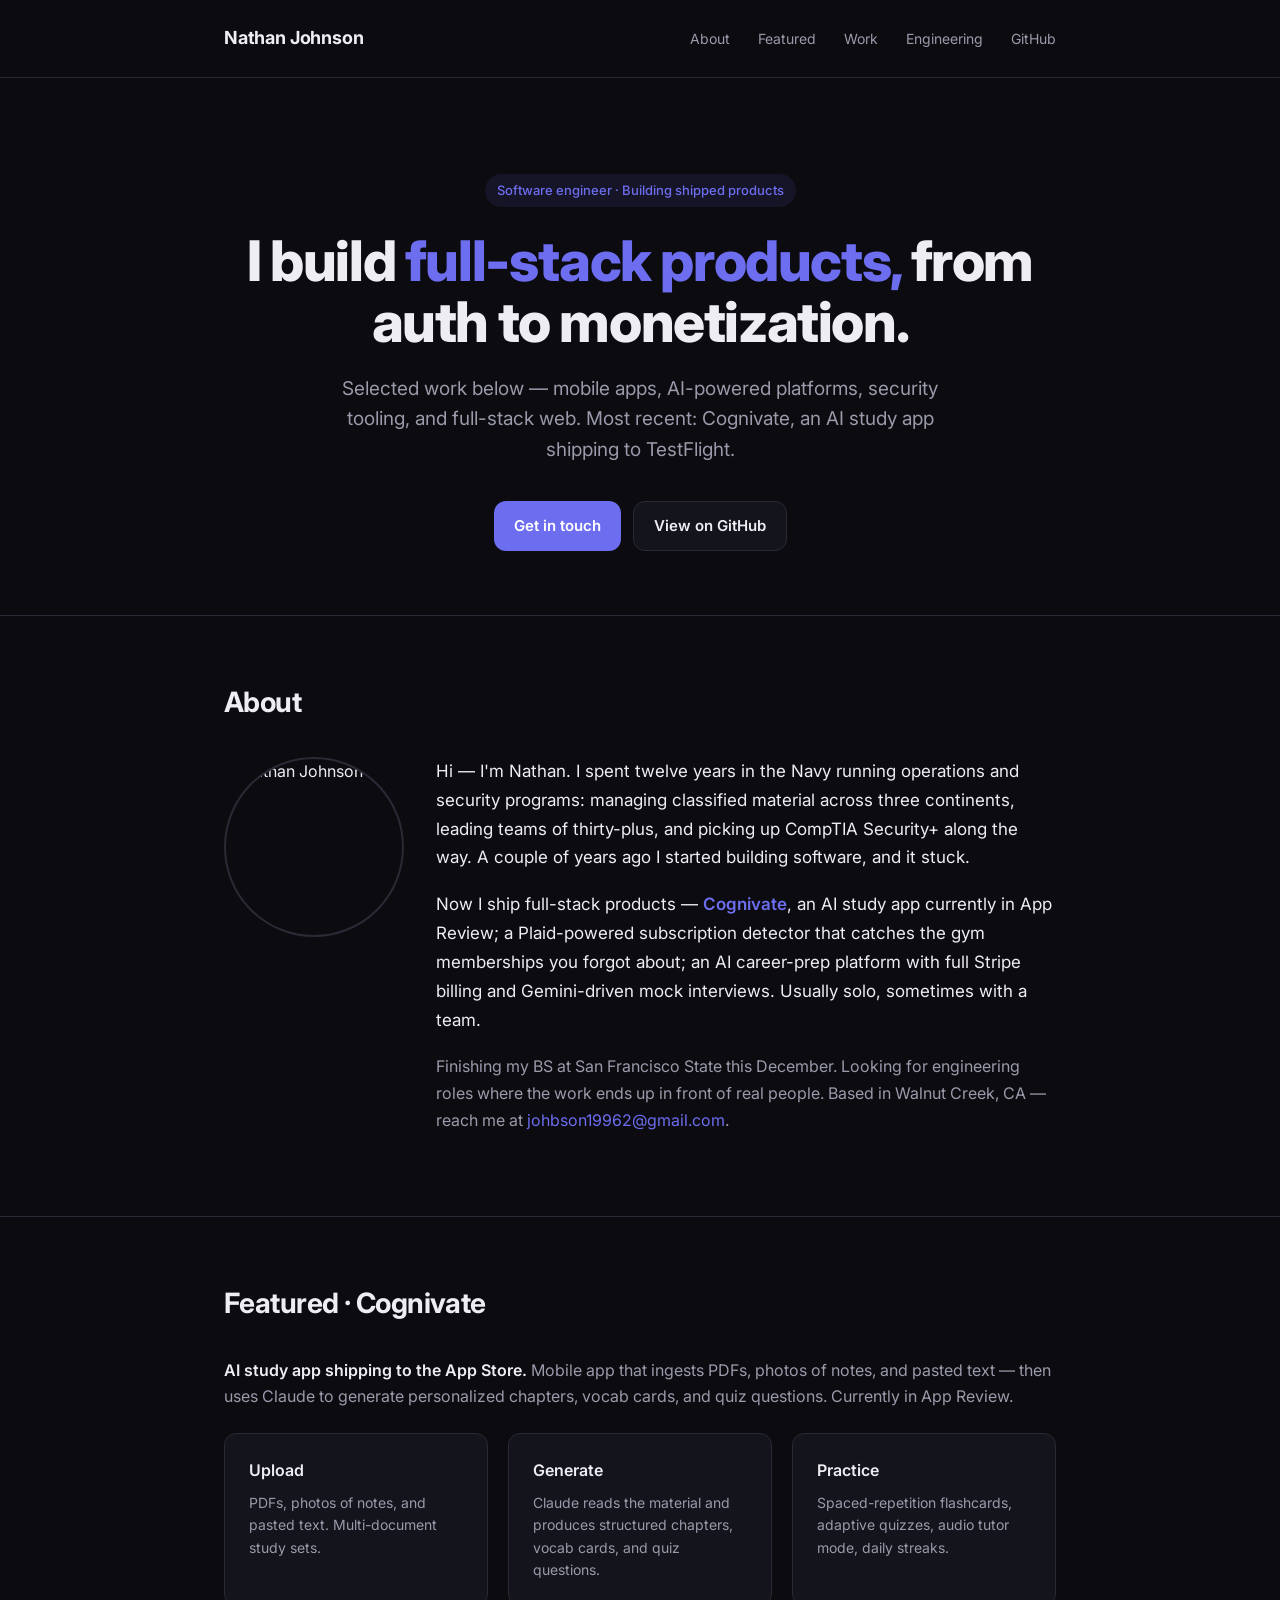
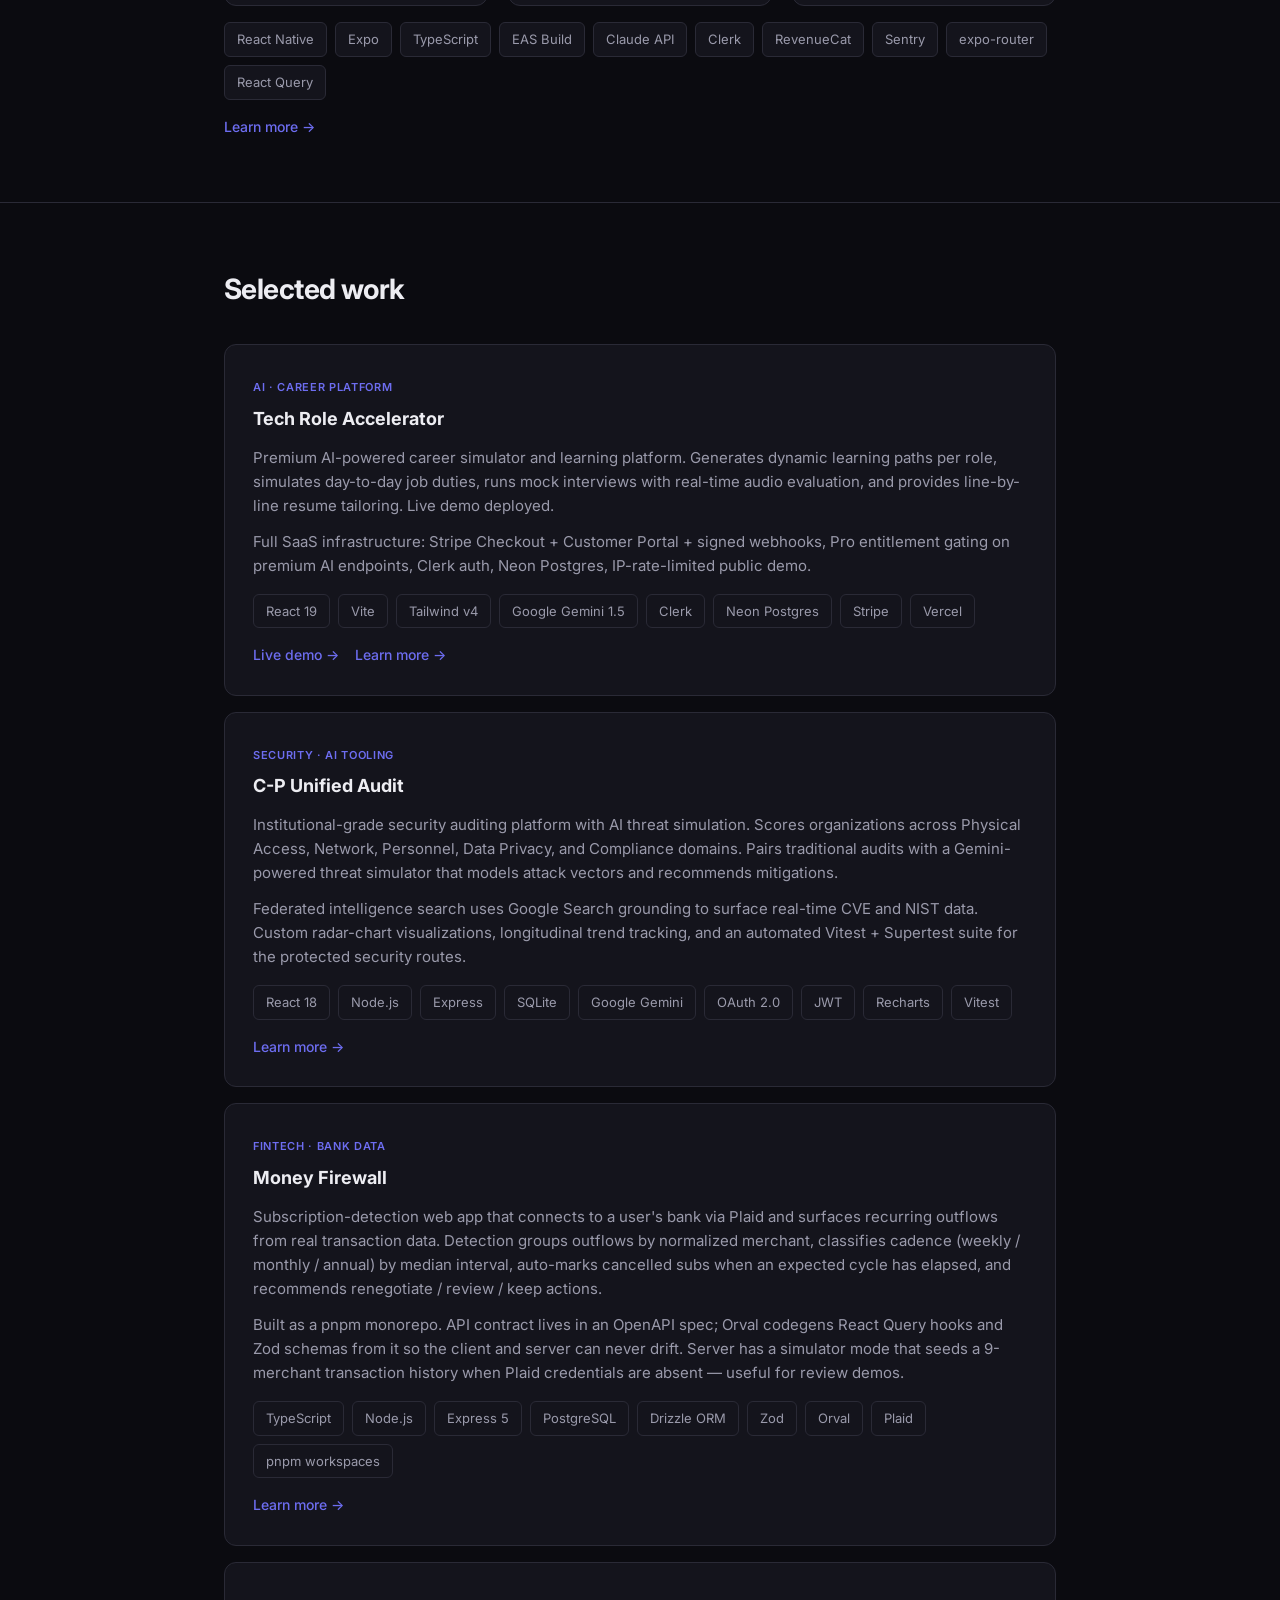
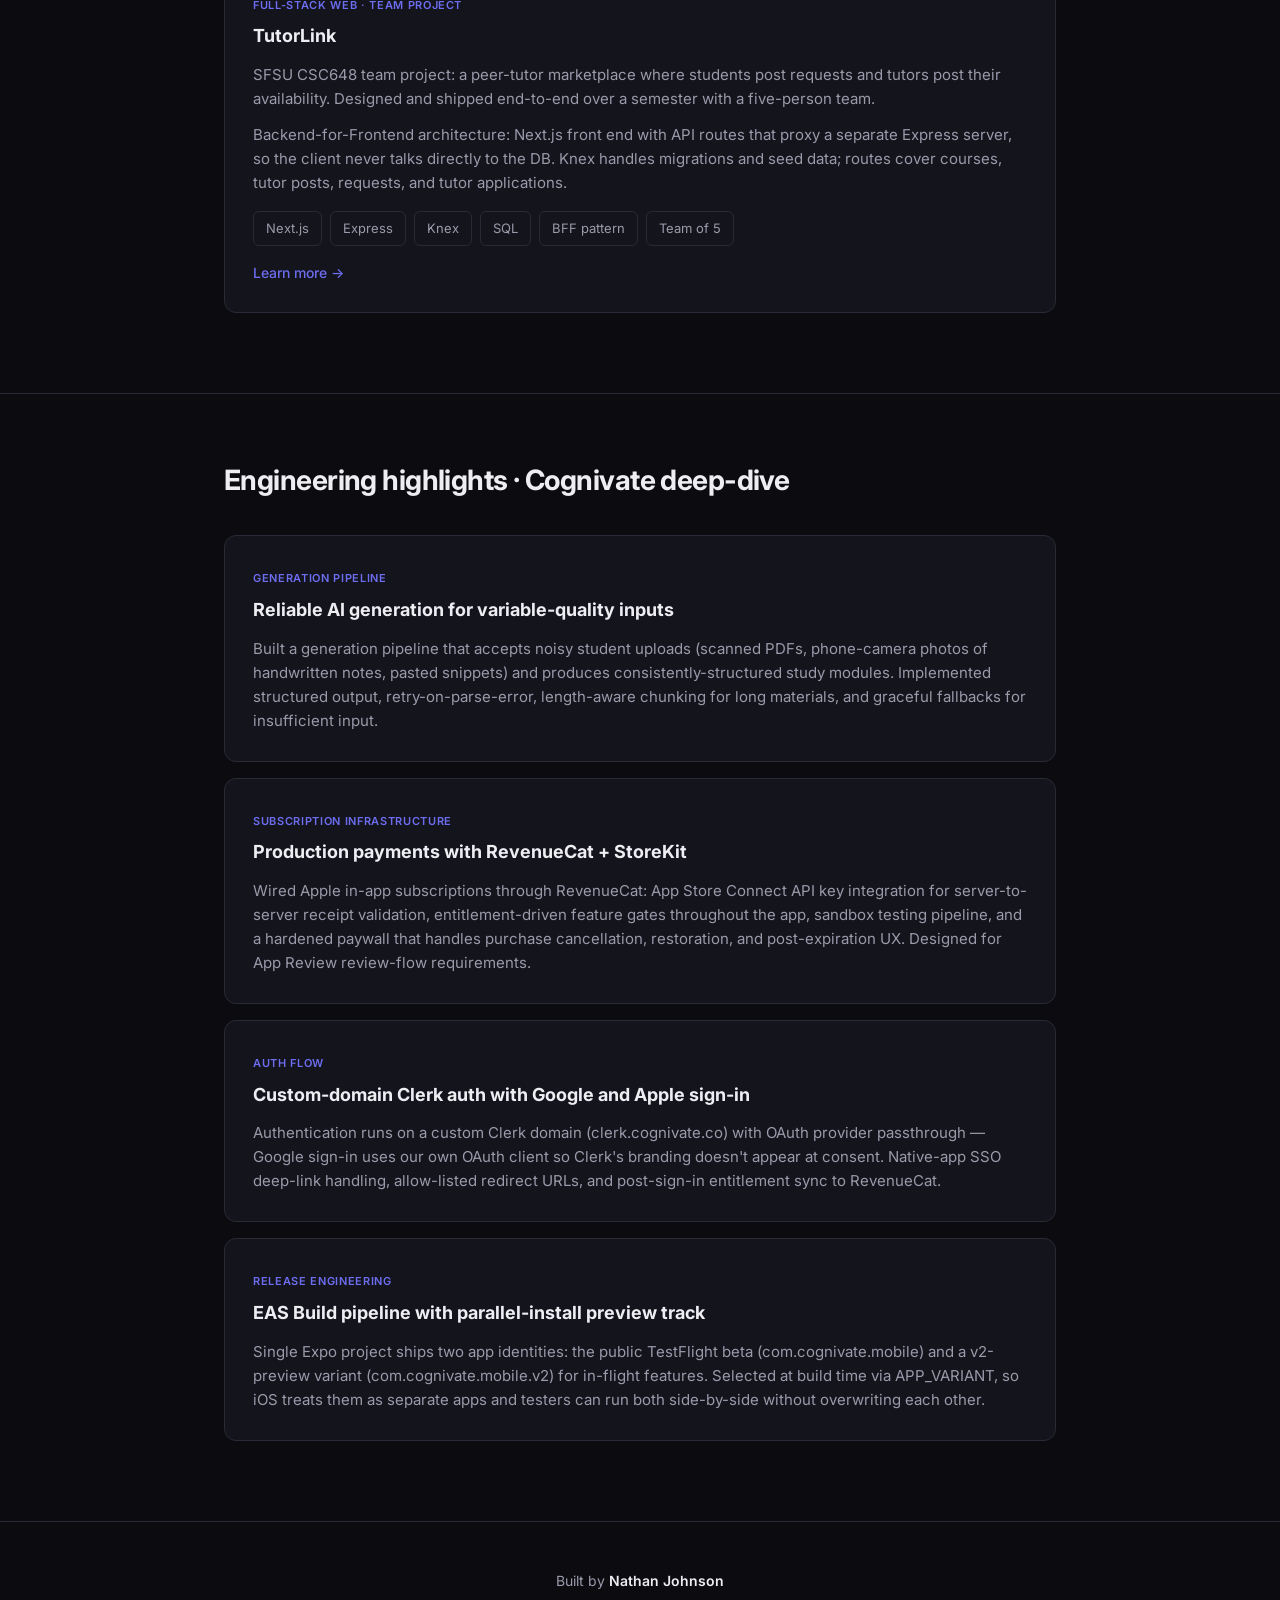
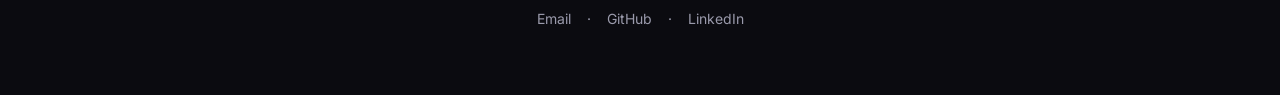
==== index.html @ 647bd55f "Add detail pages per project, shared stylesheet, portrait image, swap code links for Learn more" ====
<!DOCTYPE html>
<html lang="en">
<head>
  <meta charset="UTF-8" />
  <meta name="viewport" content="width=device-width, initial-scale=1.0" />
  <title>Cognivate — AI study app that turns your materials into chapters, vocab, and quizzes</title>
  <meta name="description" content="Cognivate is a mobile study app that generates personalized study modules from any document you upload. Built with React Native, Expo, Claude, and RevenueCat." />
  <link rel="preconnect" href="https://fonts.googleapis.com" />
  <link rel="preconnect" href="https://fonts.gstatic.com" crossorigin />
  <link href="https://fonts.googleapis.com/css2?family=Inter:wght@400;500;600;700;800&display=swap" rel="stylesheet" />
  <style>
    * { box-sizing: border-box; margin: 0; padding: 0; }
    :root {
      --bg: #0b0b10;
      --bg-soft: #14141c;
      --text: #ededf2;
      --text-dim: #9a9aab;
      --accent: #6d6df0;
      --accent-soft: #6d6df01a;
      --border: #2a2a36;
      --radius: 12px;
    }
    html, body {
      background: var(--bg);
      color: var(--text);
      font-family: 'Inter', -apple-system, BlinkMacSystemFont, system-ui, sans-serif;
      font-size: 16px;
      line-height: 1.6;
      -webkit-font-smoothing: antialiased;
      -moz-osx-font-smoothing: grayscale;
    }
    .container {
      max-width: 880px;
      margin: 0 auto;
      padding: 0 24px;
    }
    nav {
      padding: 24px 0;
      border-bottom: 1px solid var(--border);
    }
    nav .container { display: flex; align-items: center; justify-content: space-between; }
    .logo { font-weight: 700; font-size: 18px; letter-spacing: -0.01em; }
    nav a {
      color: var(--text-dim);
      text-decoration: none;
      margin-left: 24px;
      font-size: 14px;
      transition: color 0.15s ease;
    }
    nav a:hover { color: var(--text); }

    .hero {
      padding: 96px 0 64px;
      text-align: center;
    }
    .badge {
      display: inline-block;
      padding: 6px 12px;
      background: var(--accent-soft);
      color: var(--accent);
      border-radius: 999px;
      font-size: 13px;
      font-weight: 500;
      margin-bottom: 24px;
    }
    h1 {
      font-size: clamp(36px, 6vw, 56px);
      line-height: 1.1;
      letter-spacing: -0.025em;
      font-weight: 800;
      margin-bottom: 20px;
    }
    h1 .accent { color: var(--accent); }
    .subtitle {
      font-size: 19px;
      color: var(--text-dim);
      max-width: 600px;
      margin: 0 auto 36px;
    }
    .cta-row {
      display: flex;
      gap: 12px;
      justify-content: center;
      flex-wrap: wrap;
    }
    .btn {
      display: inline-flex;
      align-items: center;
      gap: 8px;
      padding: 12px 20px;
      border-radius: var(--radius);
      font-weight: 600;
      font-size: 15px;
      text-decoration: none;
      transition: transform 0.1s ease, background 0.15s ease;
    }
    .btn-primary {
      background: var(--accent);
      color: white;
    }
    .btn-primary:hover { background: #5757e0; transform: translateY(-1px); }
    .btn-secondary {
      background: var(--bg-soft);
      color: var(--text);
      border: 1px solid var(--border);
    }
    .btn-secondary:hover { background: #1c1c26; }

    section { padding: 64px 0; border-top: 1px solid var(--border); }
    h2 {
      font-size: 28px;
      letter-spacing: -0.02em;
      margin-bottom: 32px;
      font-weight: 700;
    }
    p { color: var(--text-dim); margin-bottom: 16px; }
    p strong { color: var(--text); font-weight: 600; }

    .grid-3 {
      display: grid;
      grid-template-columns: repeat(auto-fit, minmax(220px, 1fr));
      gap: 20px;
    }
    .card {
      background: var(--bg-soft);
      border: 1px solid var(--border);
      border-radius: var(--radius);
      padding: 24px;
    }
    .card h3 {
      font-size: 16px;
      font-weight: 600;
      margin-bottom: 8px;
    }
    .card p { font-size: 14px; margin-bottom: 0; }

    .tech-list {
      display: flex;
      flex-wrap: wrap;
      gap: 8px;
      margin-top: 16px;
    }
    .tech {
      padding: 6px 12px;
      background: var(--bg-soft);
      border: 1px solid var(--border);
      border-radius: 6px;
      font-size: 13px;
      color: var(--text-dim);
    }

    .case-study {
      background: var(--bg-soft);
      border: 1px solid var(--border);
      border-radius: var(--radius);
      padding: 28px;
      margin-bottom: 16px;
    }
    .case-study h3 {
      font-size: 18px;
      margin-bottom: 12px;
      color: var(--text);
    }
    .case-study .label {
      display: inline-block;
      font-size: 11px;
      letter-spacing: 0.06em;
      text-transform: uppercase;
      color: var(--accent);
      font-weight: 600;
      margin-bottom: 8px;
    }
    .case-study p { font-size: 15px; margin-bottom: 12px; }
    .case-study p:last-child { margin-bottom: 0; }
    .case-links {
      display: flex;
      gap: 16px;
      margin-top: 16px;
      flex-wrap: wrap;
    }
    .case-links a {
      color: var(--accent);
      text-decoration: none;
      font-size: 14px;
      font-weight: 500;
      transition: color 0.15s ease;
    }
    .case-links a:hover { color: #8a8af5; text-decoration: underline; }

    .about p {
      font-size: 17px;
      color: var(--text);
      max-width: 680px;
      line-height: 1.7;
      margin-bottom: 18px;
    }
    .about p strong { color: var(--accent); font-weight: 600; }
    .about p.muted { color: var(--text-dim); font-size: 16px; }
    .about-grid {
      display: grid;
      grid-template-columns: 180px 1fr;
      gap: 32px;
      align-items: start;
    }
    .portrait {
      width: 180px;
      height: 180px;
      border-radius: 50%;
      object-fit: cover;
      border: 2px solid var(--border);
    }
    @media (max-width: 600px) {
      .about-grid { grid-template-columns: 1fr; }
      .portrait { width: 140px; height: 140px; }
    }

    footer {
      padding: 48px 0;
      border-top: 1px solid var(--border);
      text-align: center;
      color: var(--text-dim);
      font-size: 14px;
    }
    footer a {
      color: var(--text-dim);
      text-decoration: none;
      margin: 0 12px;
    }
    footer a:hover { color: var(--text); }
  </style>
</head>
<body>
  <nav>
    <div class="container">
      <div class="logo">Nathan Johnson</div>
      <div>
        <a href="#about">About</a>
        <a href="#featured">Featured</a>
        <a href="#work">Work</a>
        <a href="#engineering">Engineering</a>
        <a href="https://github.com/Natty2027">GitHub</a>
      </div>
    </div>
  </nav>

  <header class="hero">
    <div class="container">
      <div class="badge">Software engineer · Building shipped products</div>
      <h1>I build <span class="accent">full-stack products,</span> from auth to monetization.</h1>
      <p class="subtitle">Selected work below — mobile apps, AI-powered platforms, security tooling, and full-stack web. Most recent: Cognivate, an AI study app shipping to TestFlight.</p>
      <div class="cta-row">
        <a class="btn btn-primary" href="mailto:johbson19962@gmail.com">Get in touch</a>
        <a class="btn btn-secondary" href="https://github.com/Natty2027">View on GitHub</a>
      </div>
    </div>
  </header>

  <section id="about" class="about">
    <div class="container">
      <h2>About</h2>
      <div class="about-grid">
        <img class="portrait" src="portrait.jpg" alt="Nathan Johnson" />
        <div>
          <p>Hi — I'm Nathan. I spent twelve years in the Navy running operations and security programs: managing classified material across three continents, leading teams of thirty-plus, and picking up CompTIA Security+ along the way. A couple of years ago I started building software, and it stuck.</p>
          <p>Now I ship full-stack products — <strong>Cognivate</strong>, an AI study app currently in App Review; a Plaid-powered subscription detector that catches the gym memberships you forgot about; an AI career-prep platform with full Stripe billing and Gemini-driven mock interviews. Usually solo, sometimes with a team.</p>
          <p class="muted">Finishing my BS at San Francisco State this December. Looking for engineering roles where the work ends up in front of real people. Based in Walnut Creek, CA — reach me at <a href="mailto:johbson19962@gmail.com" style="color: var(--accent); text-decoration: none;">johbson19962@gmail.com</a>.</p>
        </div>
      </div>
    </div>
  </section>

  <section id="featured">
    <div class="container">
      <h2>Featured · Cognivate</h2>
      <p><strong>AI study app shipping to the App Store.</strong> Mobile app that ingests PDFs, photos of notes, and pasted text — then uses Claude to generate personalized chapters, vocab cards, and quiz questions. Currently in App Review.</p>
      <div class="grid-3" style="margin-top: 24px;">
        <div class="card">
          <h3>Upload</h3>
          <p>PDFs, photos of notes, and pasted text. Multi-document study sets.</p>
        </div>
        <div class="card">
          <h3>Generate</h3>
          <p>Claude reads the material and produces structured chapters, vocab cards, and quiz questions.</p>
        </div>
        <div class="card">
          <h3>Practice</h3>
          <p>Spaced-repetition flashcards, adaptive quizzes, audio tutor mode, daily streaks.</p>
        </div>
      </div>
      <div class="tech-list">
        <span class="tech">React Native</span>
        <span class="tech">Expo</span>
        <span class="tech">TypeScript</span>
        <span class="tech">EAS Build</span>
        <span class="tech">Claude API</span>
        <span class="tech">Clerk</span>
        <span class="tech">RevenueCat</span>
        <span class="tech">Sentry</span>
        <span class="tech">expo-router</span>
        <span class="tech">React Query</span>
      </div>
      <div class="case-links">
        <a href="cognivate.html">Learn more →</a>
      </div>
    </div>
  </section>

  <section id="work">
    <div class="container">
      <h2>Selected work</h2>

      <div class="case-study">
        <span class="label">AI · Career platform</span>
        <h3>Tech Role Accelerator</h3>
        <p>Premium AI-powered career simulator and learning platform. Generates dynamic learning paths per role, simulates day-to-day job duties, runs mock interviews with real-time audio evaluation, and provides line-by-line resume tailoring. Live demo deployed.</p>
        <p>Full SaaS infrastructure: Stripe Checkout + Customer Portal + signed webhooks, Pro entitlement gating on premium AI endpoints, Clerk auth, Neon Postgres, IP-rate-limited public demo.</p>
        <div class="tech-list">
          <span class="tech">React 19</span>
          <span class="tech">Vite</span>
          <span class="tech">Tailwind v4</span>
          <span class="tech">Google Gemini 1.5</span>
          <span class="tech">Clerk</span>
          <span class="tech">Neon Postgres</span>
          <span class="tech">Stripe</span>
          <span class="tech">Vercel</span>
        </div>
        <div class="case-links">
          <a href="https://ais-dev-aqnnrjsivvs2qceo6kbtep-53818546317.us-east5.run.app" target="_blank" rel="noopener">Live demo →</a>
          <a href="role-accel.html">Learn more →</a>
        </div>
      </div>

      <div class="case-study">
        <span class="label">Security · AI tooling</span>
        <h3>C-P Unified Audit</h3>
        <p>Institutional-grade security auditing platform with AI threat simulation. Scores organizations across Physical Access, Network, Personnel, Data Privacy, and Compliance domains. Pairs traditional audits with a Gemini-powered threat simulator that models attack vectors and recommends mitigations.</p>
        <p>Federated intelligence search uses Google Search grounding to surface real-time CVE and NIST data. Custom radar-chart visualizations, longitudinal trend tracking, and an automated Vitest + Supertest suite for the protected security routes.</p>
        <div class="tech-list">
          <span class="tech">React 18</span>
          <span class="tech">Node.js</span>
          <span class="tech">Express</span>
          <span class="tech">SQLite</span>
          <span class="tech">Google Gemini</span>
          <span class="tech">OAuth 2.0</span>
          <span class="tech">JWT</span>
          <span class="tech">Recharts</span>
          <span class="tech">Vitest</span>
        </div>
        <div class="case-links">
          <a href="audit.html">Learn more →</a>
        </div>
      </div>

      <div class="case-study">
        <span class="label">Fintech · Bank data</span>
        <h3>Money Firewall</h3>
        <p>Subscription-detection web app that connects to a user's bank via Plaid and surfaces recurring outflows from real transaction data. Detection groups outflows by normalized merchant, classifies cadence (weekly / monthly / annual) by median interval, auto-marks cancelled subs when an expected cycle has elapsed, and recommends renegotiate / review / keep actions.</p>
        <p>Built as a pnpm monorepo. API contract lives in an OpenAPI spec; Orval codegens React Query hooks and Zod schemas from it so the client and server can never drift. Server has a simulator mode that seeds a 9-merchant transaction history when Plaid credentials are absent — useful for review demos.</p>
        <div class="tech-list">
          <span class="tech">TypeScript</span>
          <span class="tech">Node.js</span>
          <span class="tech">Express 5</span>
          <span class="tech">PostgreSQL</span>
          <span class="tech">Drizzle ORM</span>
          <span class="tech">Zod</span>
          <span class="tech">Orval</span>
          <span class="tech">Plaid</span>
          <span class="tech">pnpm workspaces</span>
        </div>
        <div class="case-links">
          <a href="money-firewall.html">Learn more →</a>
        </div>
      </div>

      <div class="case-study">
        <span class="label">Full-stack web · Team project</span>
        <h3>TutorLink</h3>
        <p>SFSU CSC648 team project: a peer-tutor marketplace where students post requests and tutors post their availability. Designed and shipped end-to-end over a semester with a five-person team.</p>
        <p>Backend-for-Frontend architecture: Next.js front end with API routes that proxy a separate Express server, so the client never talks directly to the DB. Knex handles migrations and seed data; routes cover courses, tutor posts, requests, and tutor applications.</p>
        <div class="tech-list">
          <span class="tech">Next.js</span>
          <span class="tech">Express</span>
          <span class="tech">Knex</span>
          <span class="tech">SQL</span>
          <span class="tech">BFF pattern</span>
          <span class="tech">Team of 5</span>
        </div>
        <div class="case-links">
          <a href="tutor-link.html">Learn more →</a>
        </div>
      </div>
    </div>
  </section>

  <section id="engineering">
    <div class="container">
      <h2>Engineering highlights · Cognivate deep-dive</h2>

      <div class="case-study">
        <span class="label">Generation pipeline</span>
        <h3>Reliable AI generation for variable-quality inputs</h3>
        <p>Built a generation pipeline that accepts noisy student uploads (scanned PDFs, phone-camera photos of handwritten notes, pasted snippets) and produces consistently-structured study modules. Implemented structured output, retry-on-parse-error, length-aware chunking for long materials, and graceful fallbacks for insufficient input.</p>
      </div>

      <div class="case-study">
        <span class="label">Subscription infrastructure</span>
        <h3>Production payments with RevenueCat + StoreKit</h3>
        <p>Wired Apple in-app subscriptions through RevenueCat: App Store Connect API key integration for server-to-server receipt validation, entitlement-driven feature gates throughout the app, sandbox testing pipeline, and a hardened paywall that handles purchase cancellation, restoration, and post-expiration UX. Designed for App Review review-flow requirements.</p>
      </div>

      <div class="case-study">
        <span class="label">Auth flow</span>
        <h3>Custom-domain Clerk auth with Google and Apple sign-in</h3>
        <p>Authentication runs on a custom Clerk domain (clerk.cognivate.co) with OAuth provider passthrough — Google sign-in uses our own OAuth client so Clerk's branding doesn't appear at consent. Native-app SSO deep-link handling, allow-listed redirect URLs, and post-sign-in entitlement sync to RevenueCat.</p>
      </div>

      <div class="case-study">
        <span class="label">Release engineering</span>
        <h3>EAS Build pipeline with parallel-install preview track</h3>
        <p>Single Expo project ships two app identities: the public TestFlight beta (com.cognivate.mobile) and a v2-preview variant (com.cognivate.mobile.v2) for in-flight features. Selected at build time via APP_VARIANT, so iOS treats them as separate apps and testers can run both side-by-side without overwriting each other.</p>
      </div>
    </div>
  </section>

  <footer>
    <div class="container">
      <p>Built by <strong style="color: var(--text);">Nathan Johnson</strong></p>
      <p style="margin-top: 12px;">
        <a href="mailto:johbson19962@gmail.com">Email</a> ·
        <a href="https://github.com/Natty2027">GitHub</a> ·
        <a href="https://linkedin.com/in/Natty2027">LinkedIn</a>
      </p>
    </div>
  </footer>
</body>
</html>
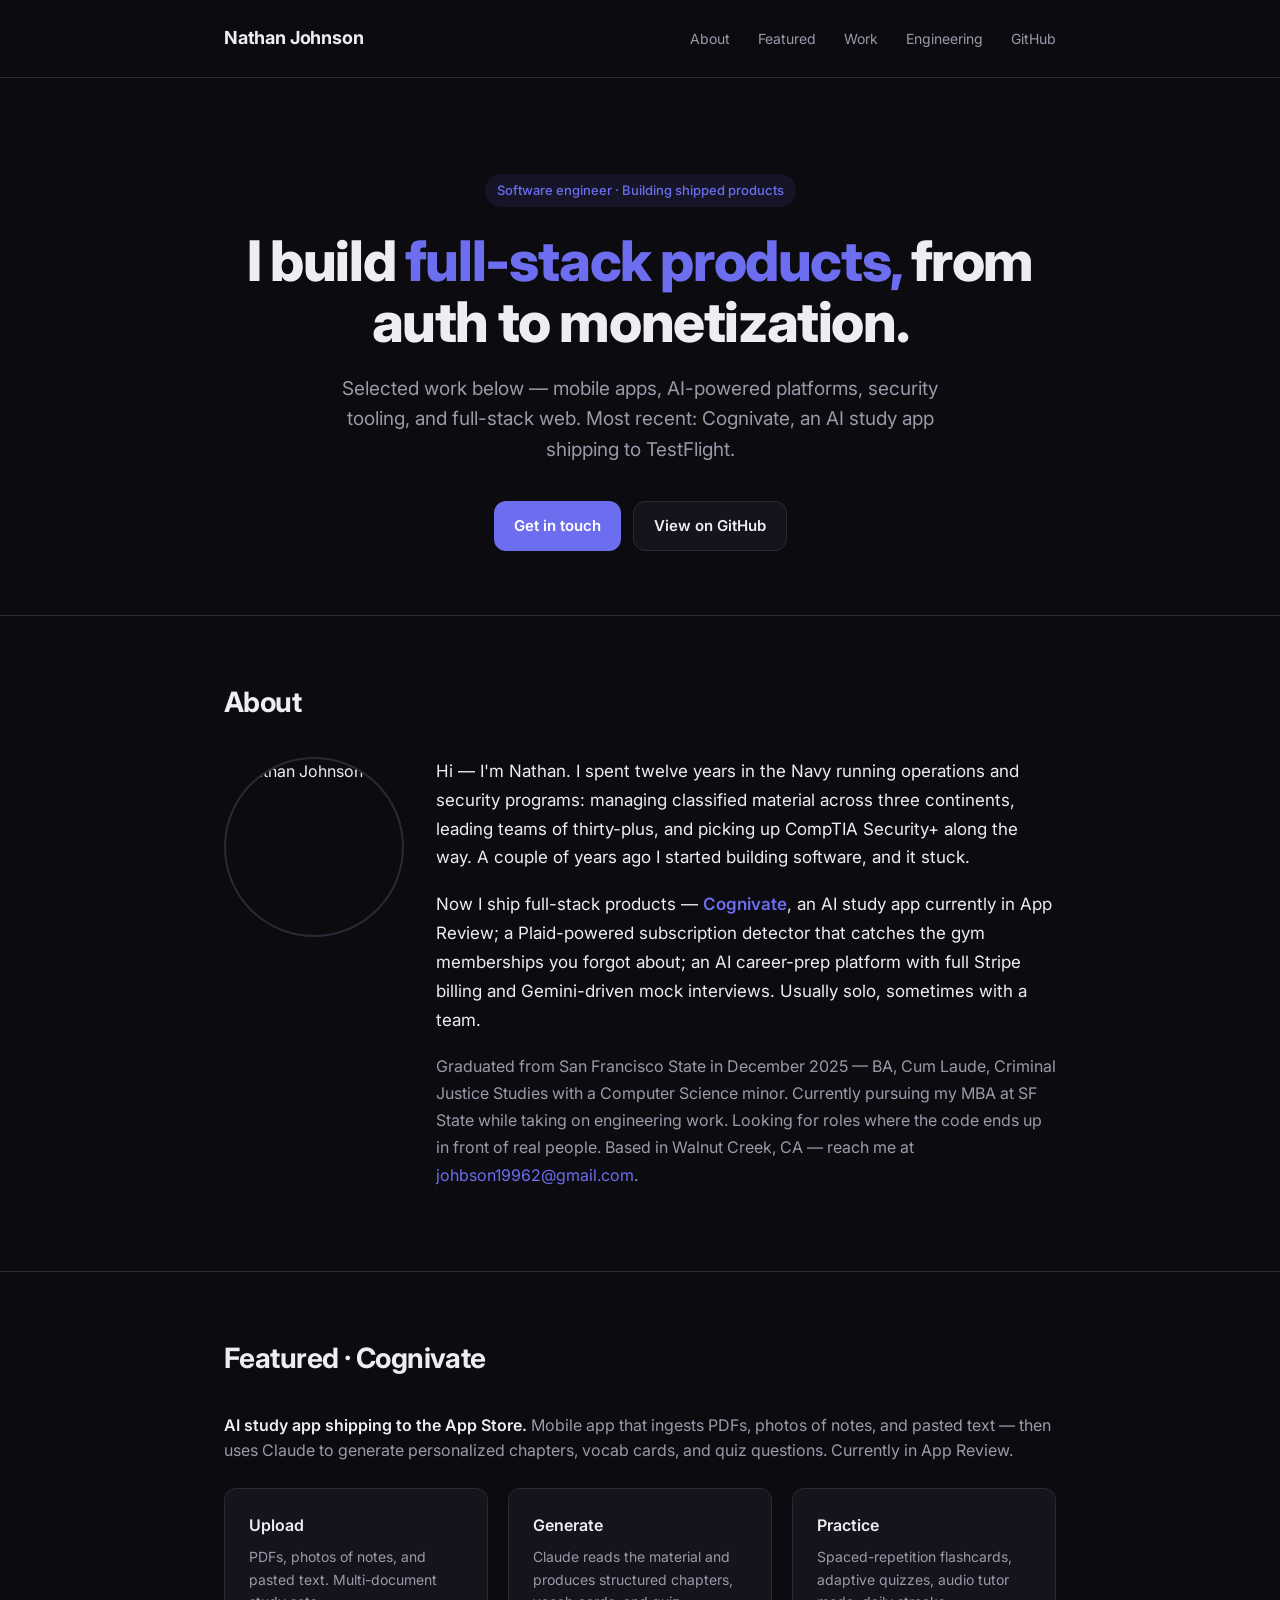
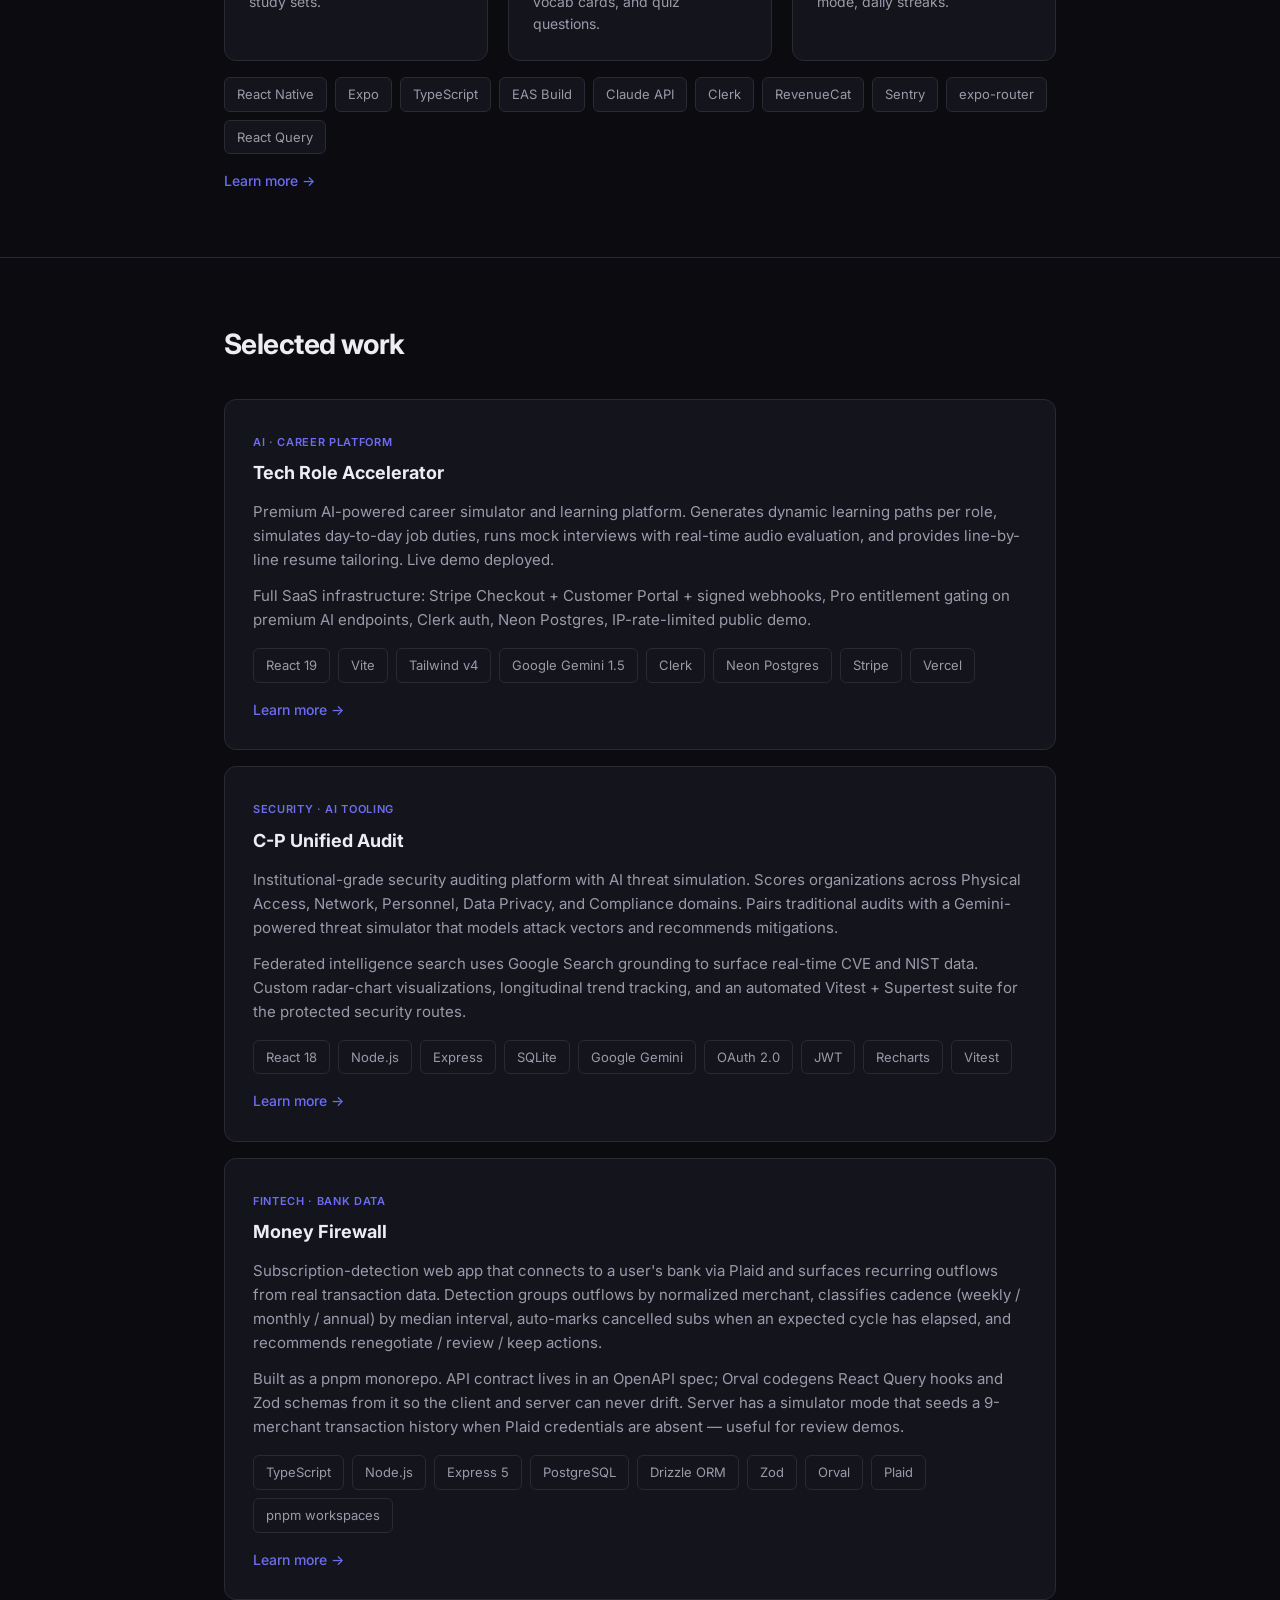
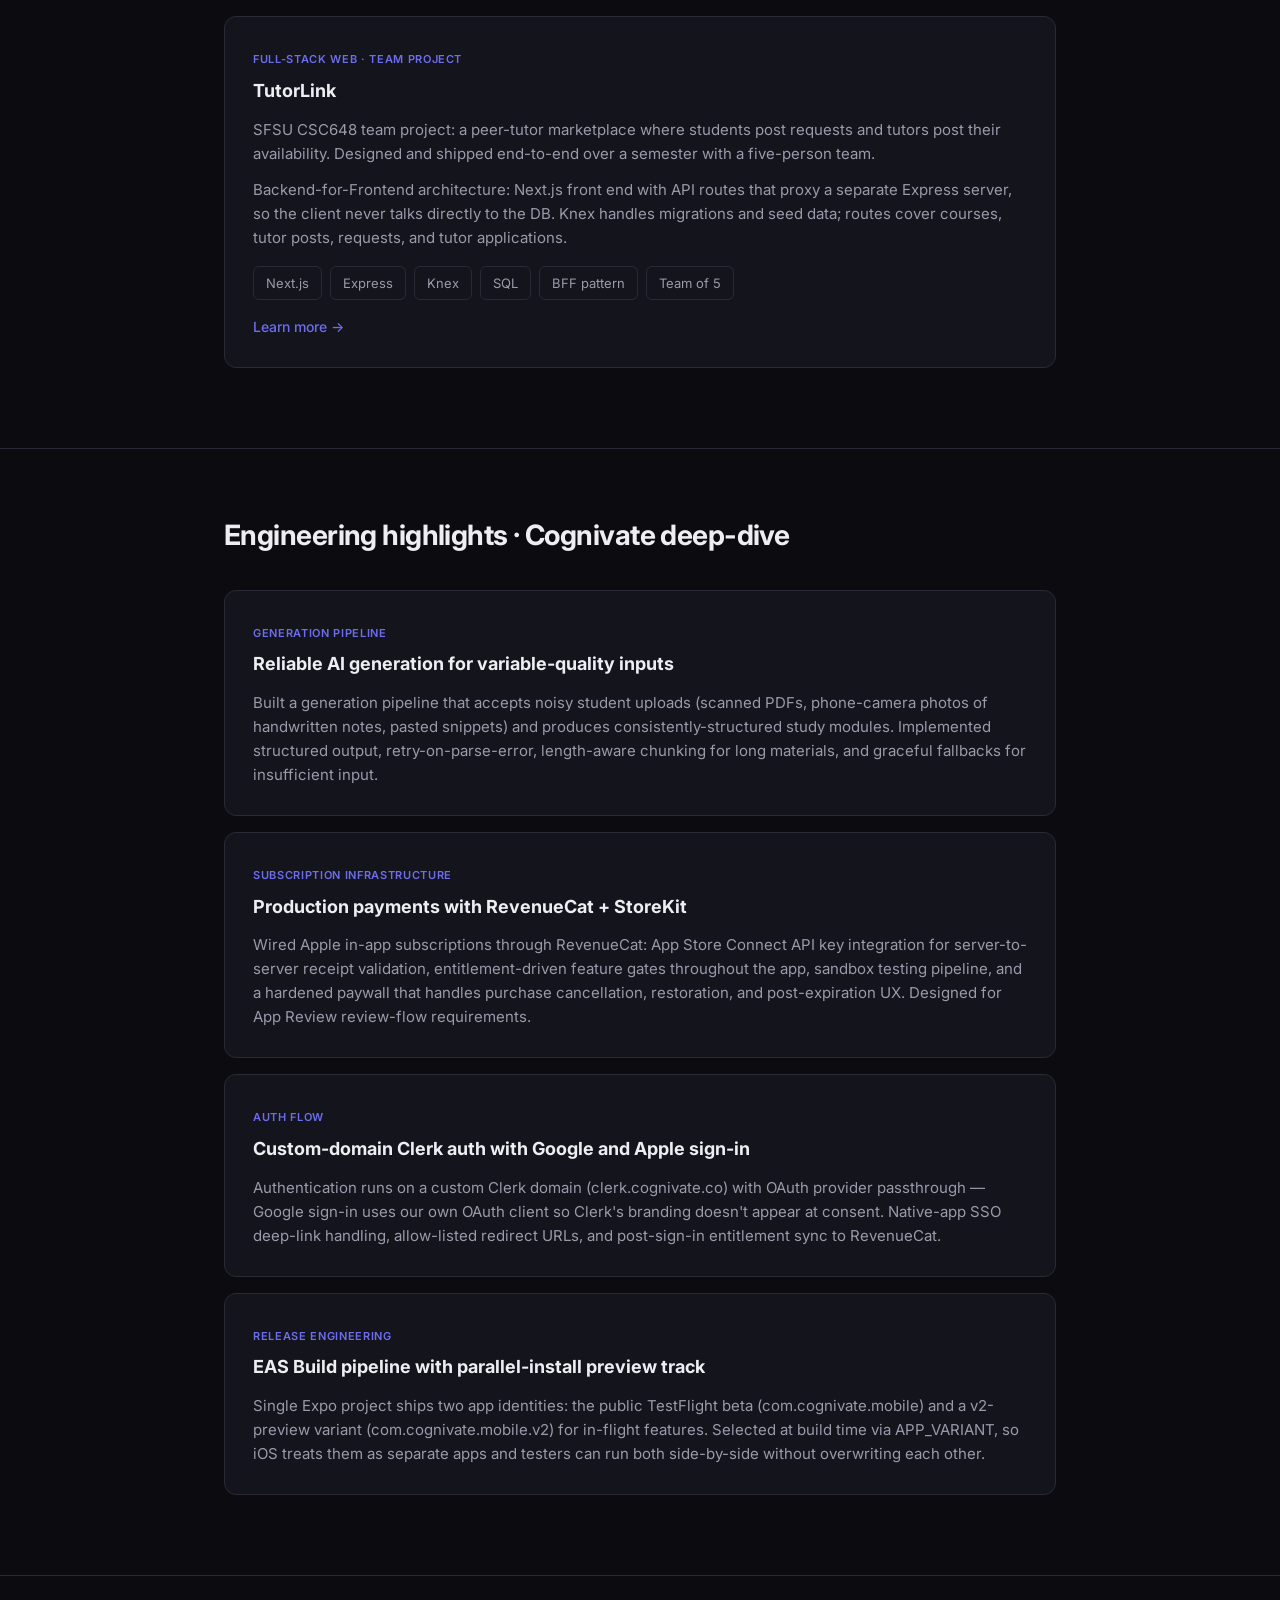
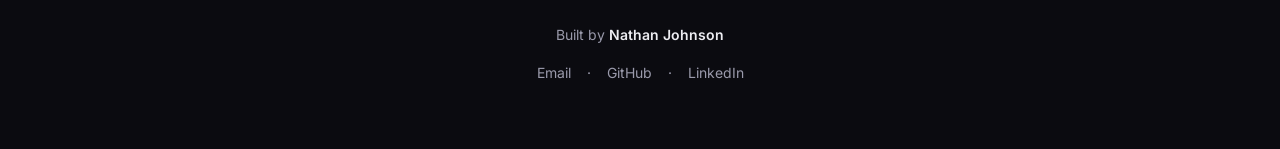
==== commit b6f23515: "Update bio with grad status + MBA, remove broken Live demo links" ====
--- a/index.html
+++ b/index.html
@@ -263,7 +263,7 @@
         <div>
           <p>Hi — I'm Nathan. I spent twelve years in the Navy running operations and security programs: managing classified material across three continents, leading teams of thirty-plus, and picking up CompTIA Security+ along the way. A couple of years ago I started building software, and it stuck.</p>
           <p>Now I ship full-stack products — <strong>Cognivate</strong>, an AI study app currently in App Review; a Plaid-powered subscription detector that catches the gym memberships you forgot about; an AI career-prep platform with full Stripe billing and Gemini-driven mock interviews. Usually solo, sometimes with a team.</p>
-          <p class="muted">Finishing my BS at San Francisco State this December. Looking for engineering roles where the work ends up in front of real people. Based in Walnut Creek, CA — reach me at <a href="mailto:johbson19962@gmail.com" style="color: var(--accent); text-decoration: none;">johbson19962@gmail.com</a>.</p>
+          <p class="muted">Graduated from San Francisco State in December 2025 — BA, Cum Laude, Criminal Justice Studies with a Computer Science minor. Currently pursuing my MBA at SF State while taking on engineering work. Looking for roles where the code ends up in front of real people. Based in Walnut Creek, CA — reach me at <a href="mailto:johbson19962@gmail.com" style="color: var(--accent); text-decoration: none;">johbson19962@gmail.com</a>.</p>
         </div>
       </div>
     </div>
@@ -325,7 +325,6 @@
           <span class="tech">Vercel</span>
         </div>
         <div class="case-links">
-          <a href="https://ais-dev-aqnnrjsivvs2qceo6kbtep-53818546317.us-east5.run.app" target="_blank" rel="noopener">Live demo →</a>
           <a href="role-accel.html">Learn more →</a>
         </div>
       </div>
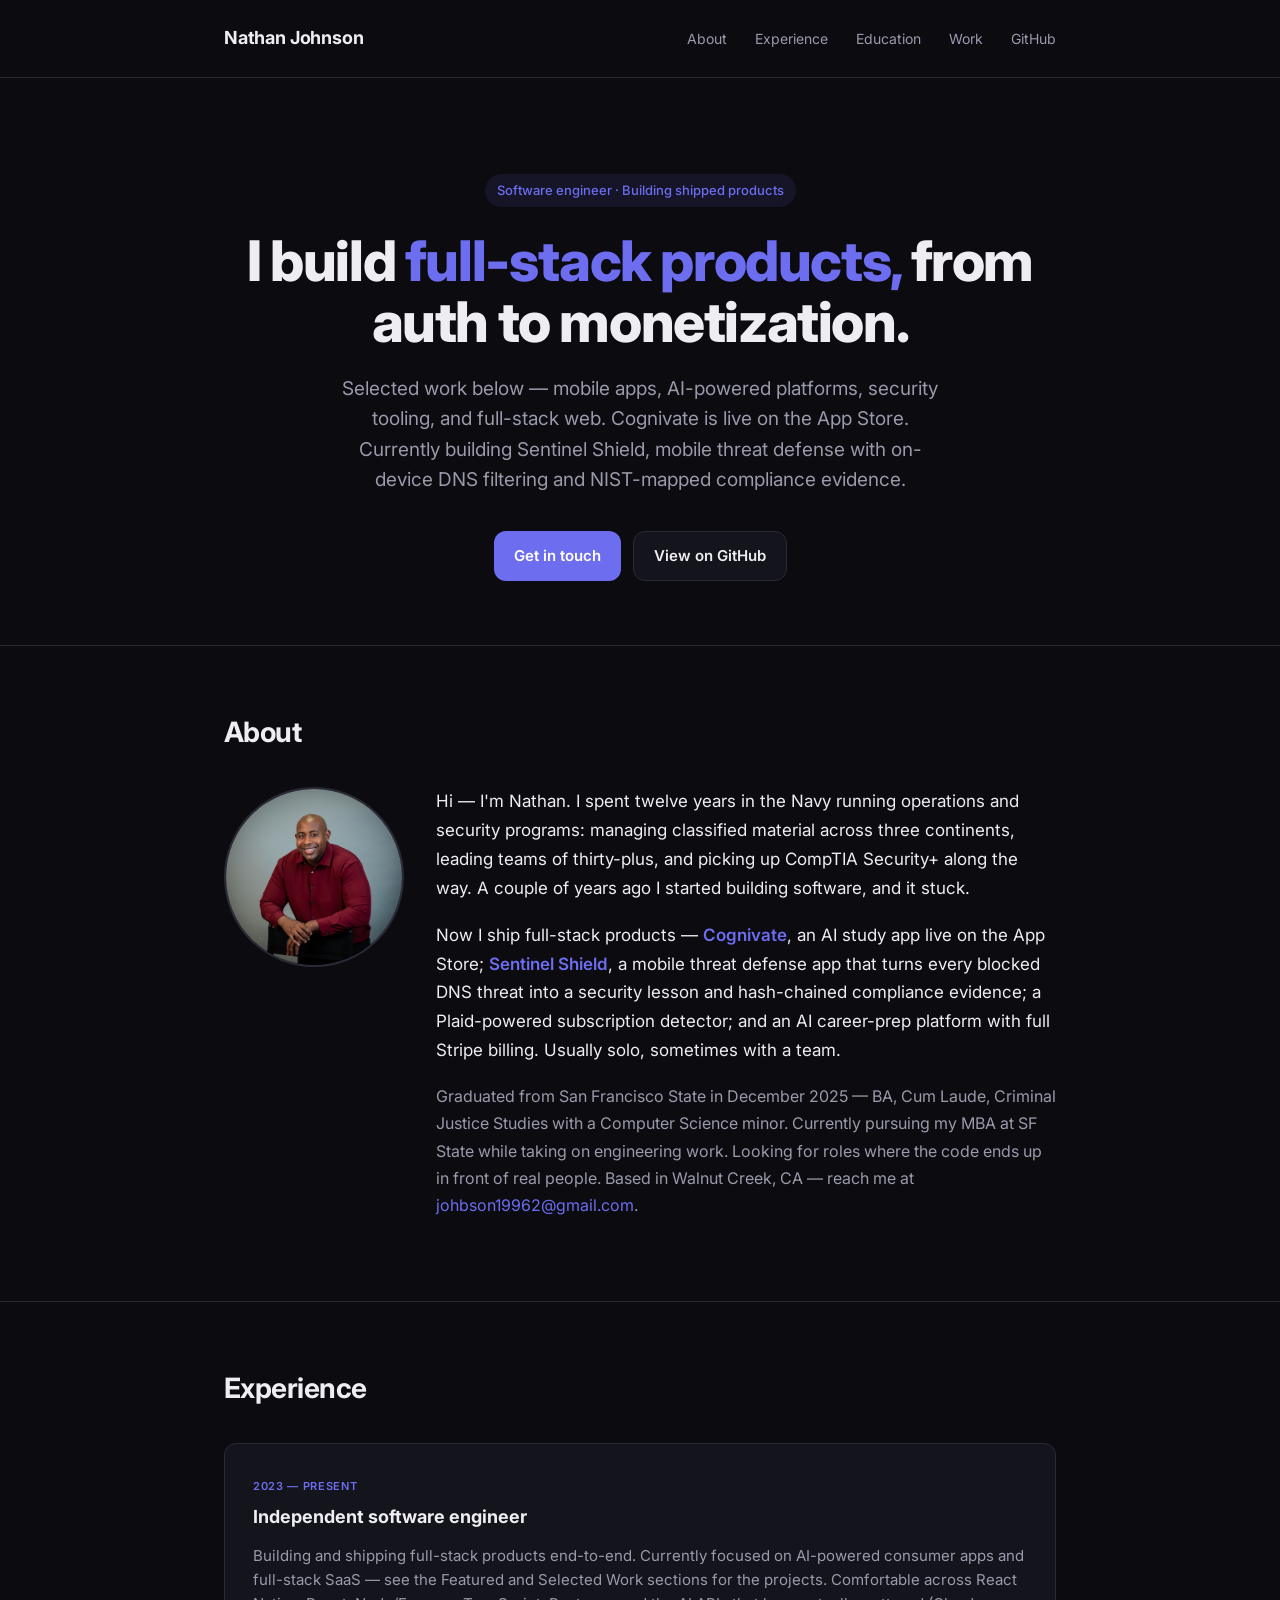
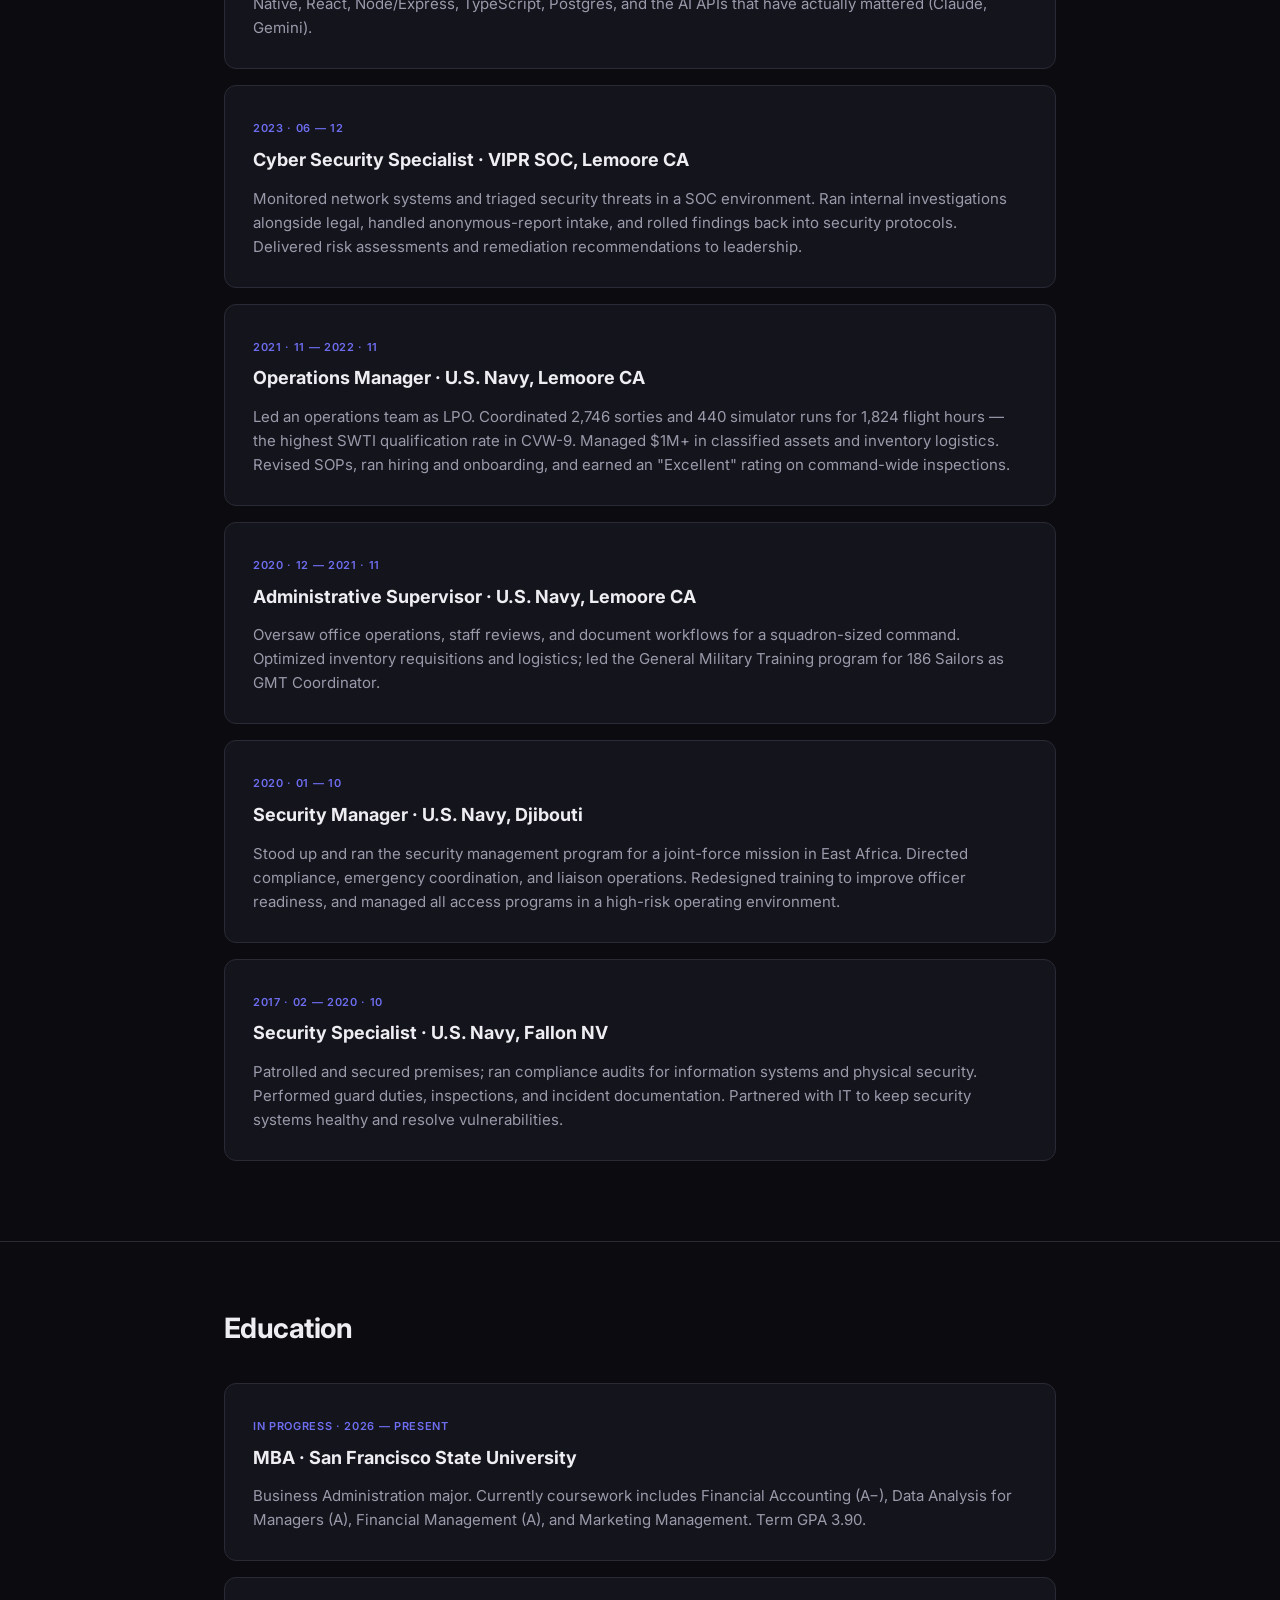
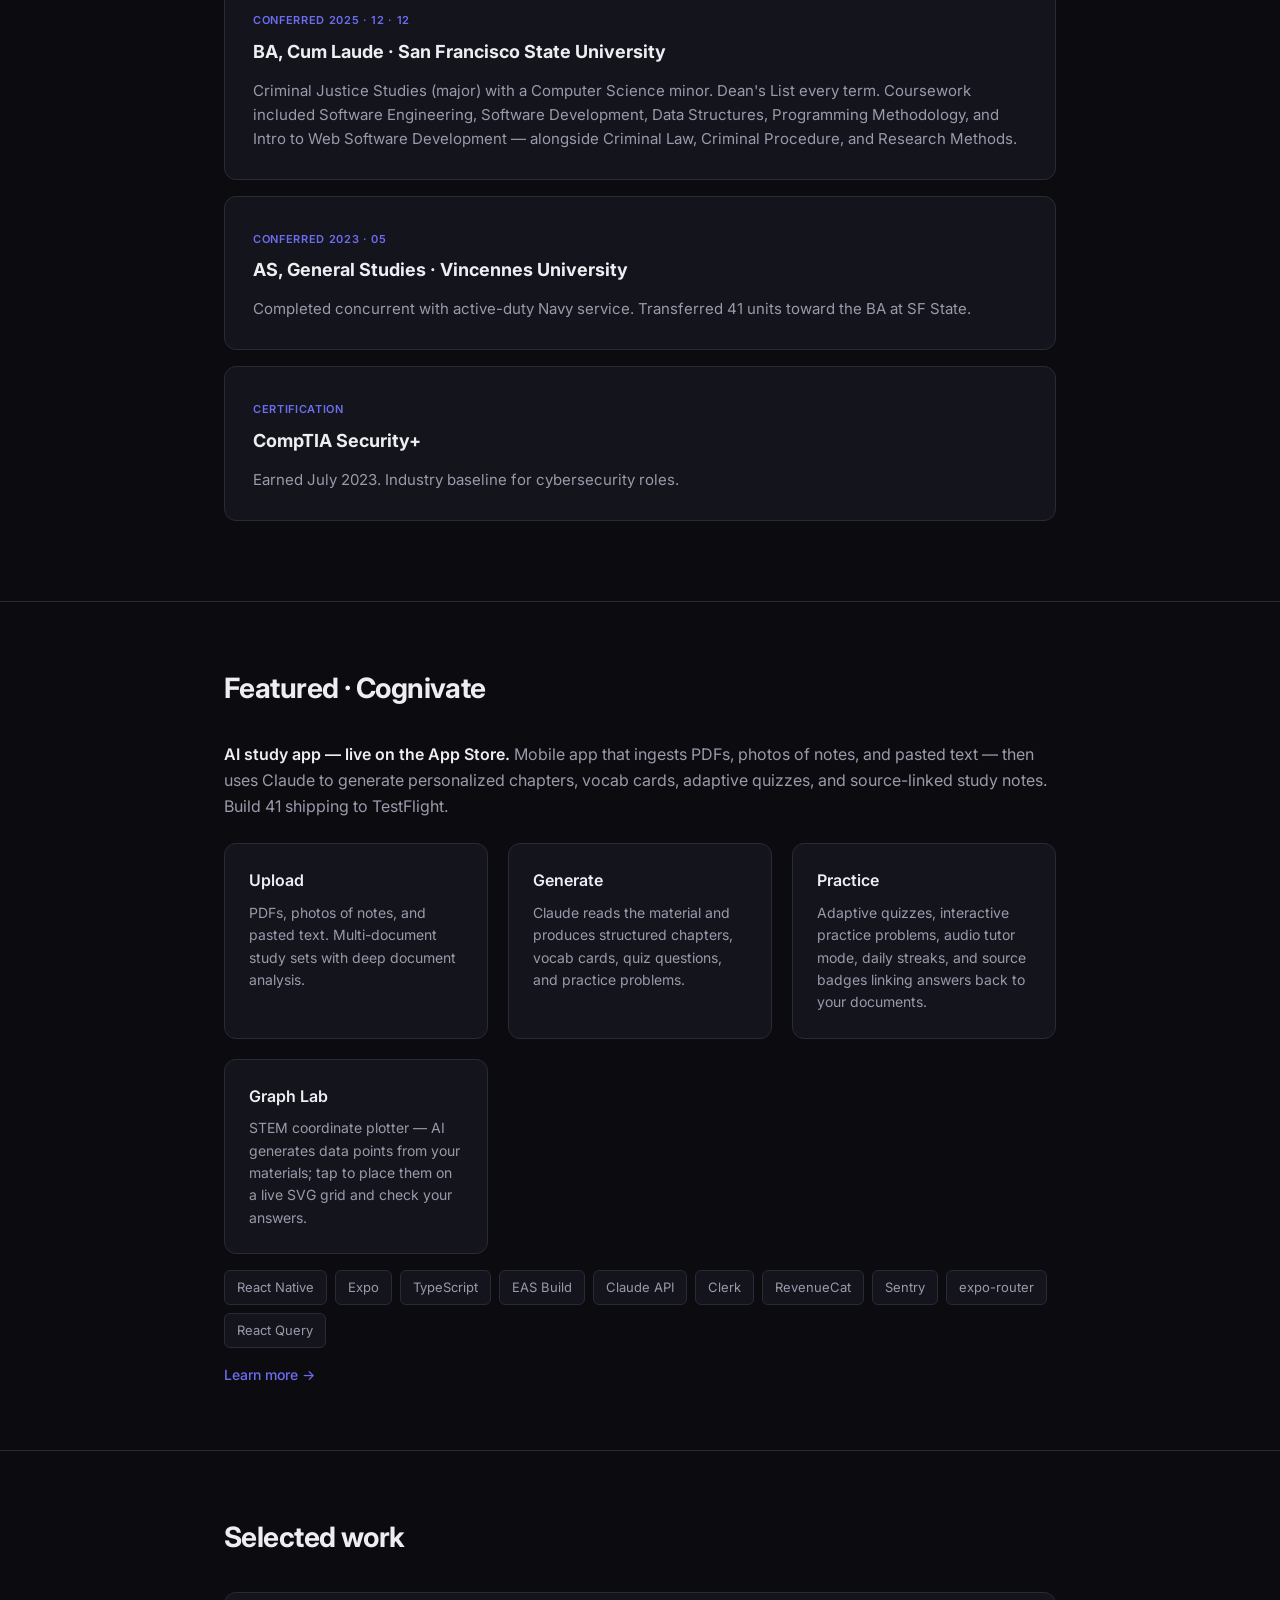
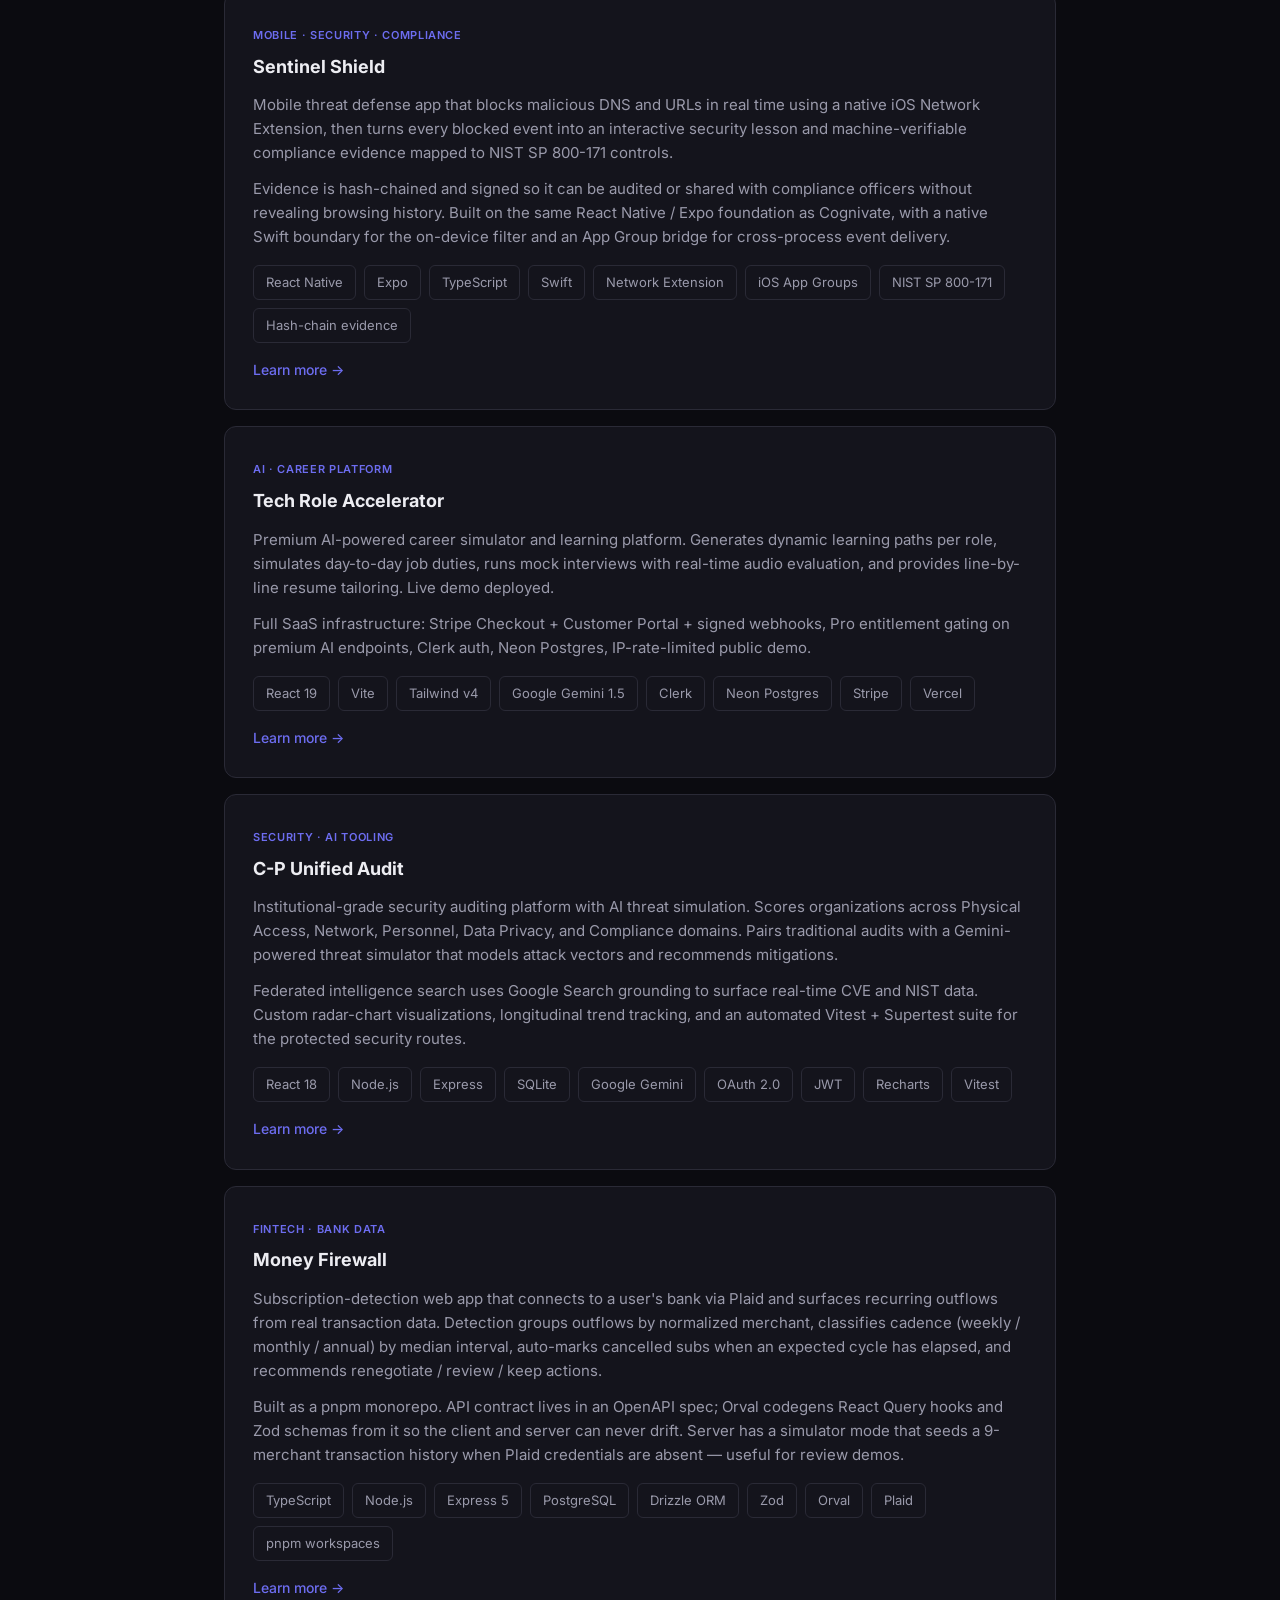
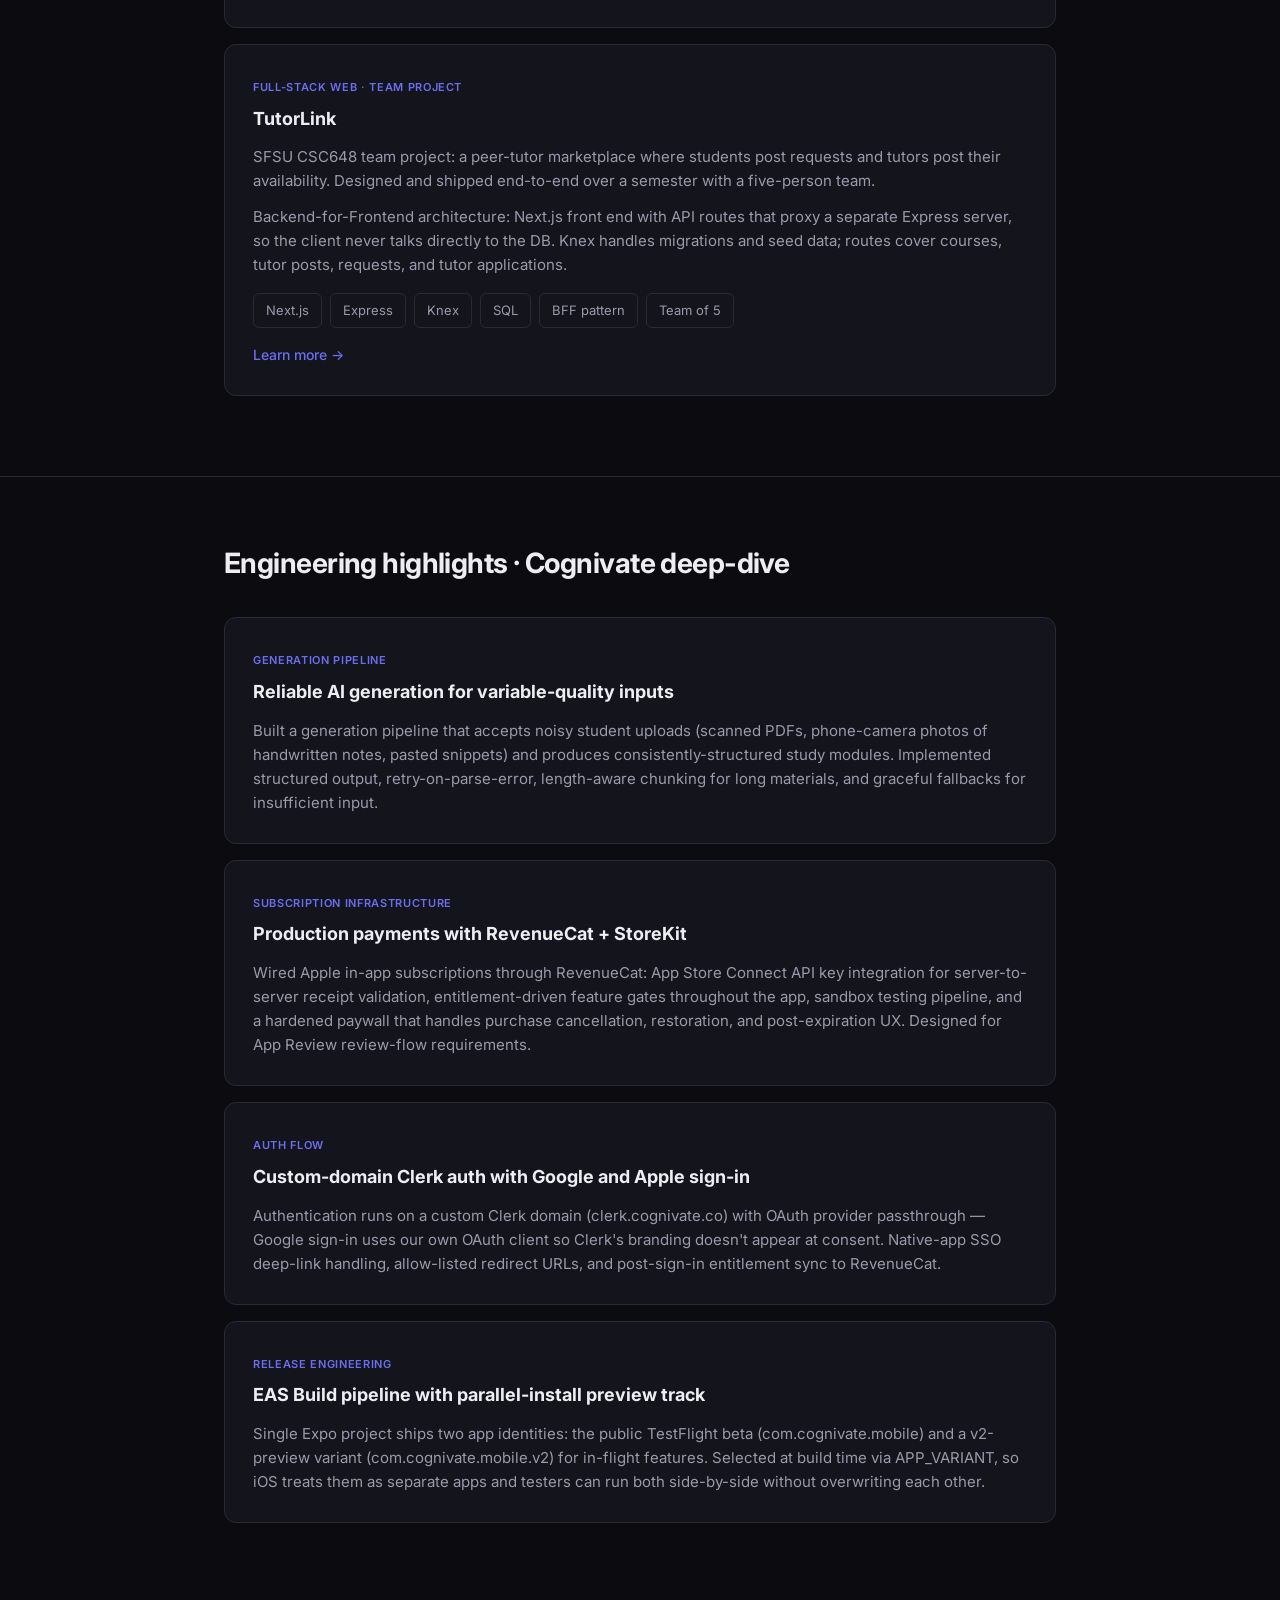
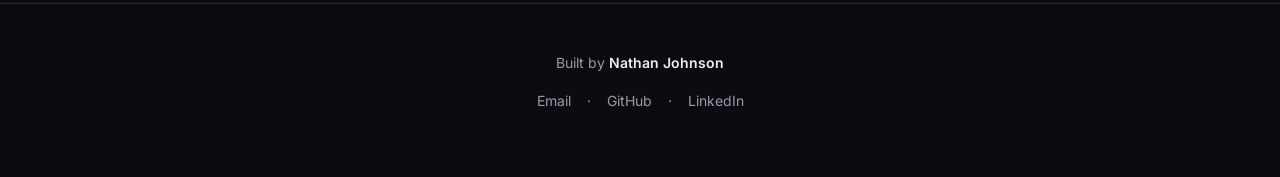
==== commit 489ca881: "feat: add Sentinel Shield, update Cognivate to live status - Add sentinel.html detail page for Senti" ====
--- a/index.html
+++ b/index.html
@@ -3,8 +3,8 @@
 <head>
   <meta charset="UTF-8" />
   <meta name="viewport" content="width=device-width, initial-scale=1.0" />
-  <title>Cognivate — AI study app that turns your materials into chapters, vocab, and quizzes</title>
-  <meta name="description" content="Cognivate is a mobile study app that generates personalized study modules from any document you upload. Built with React Native, Expo, Claude, and RevenueCat." />
+  <title>Nathan Johnson — Software Engineer</title>
+  <meta name="description" content="Software engineer building shipped products — mobile apps, AI platforms, security tooling, and full-stack web. Cognivate is live on the App Store." />
   <link rel="preconnect" href="https://fonts.googleapis.com" />
   <link rel="preconnect" href="https://fonts.gstatic.com" crossorigin />
   <link href="https://fonts.googleapis.com/css2?family=Inter:wght@400;500;600;700;800&display=swap" rel="stylesheet" />
@@ -235,9 +235,9 @@
       <div class="logo">Nathan Johnson</div>
       <div>
         <a href="#about">About</a>
-        <a href="#featured">Featured</a>
+        <a href="#experience">Experience</a>
+        <a href="#education">Education</a>
         <a href="#work">Work</a>
-        <a href="#engineering">Engineering</a>
         <a href="https://github.com/Natty2027">GitHub</a>
       </div>
     </div>
@@ -247,7 +247,7 @@
     <div class="container">
       <div class="badge">Software engineer · Building shipped products</div>
       <h1>I build <span class="accent">full-stack products,</span> from auth to monetization.</h1>
-      <p class="subtitle">Selected work below — mobile apps, AI-powered platforms, security tooling, and full-stack web. Most recent: Cognivate, an AI study app shipping to TestFlight.</p>
+      <p class="subtitle">Selected work below — mobile apps, AI-powered platforms, security tooling, and full-stack web. Cognivate is live on the App Store. Currently building Sentinel Shield, mobile threat defense with on-device DNS filtering and NIST-mapped compliance evidence.</p>
       <div class="cta-row">
         <a class="btn btn-primary" href="mailto:johbson19962@gmail.com">Get in touch</a>
         <a class="btn btn-secondary" href="https://github.com/Natty2027">View on GitHub</a>
@@ -262,29 +262,105 @@
         <img class="portrait" src="portrait.jpg" alt="Nathan Johnson" />
         <div>
           <p>Hi — I'm Nathan. I spent twelve years in the Navy running operations and security programs: managing classified material across three continents, leading teams of thirty-plus, and picking up CompTIA Security+ along the way. A couple of years ago I started building software, and it stuck.</p>
-          <p>Now I ship full-stack products — <strong>Cognivate</strong>, an AI study app currently in App Review; a Plaid-powered subscription detector that catches the gym memberships you forgot about; an AI career-prep platform with full Stripe billing and Gemini-driven mock interviews. Usually solo, sometimes with a team.</p>
+          <p>Now I ship full-stack products — <strong>Cognivate</strong>, an AI study app live on the App Store; <strong>Sentinel Shield</strong>, a mobile threat defense app that turns every blocked DNS threat into a security lesson and hash-chained compliance evidence; a Plaid-powered subscription detector; and an AI career-prep platform with full Stripe billing. Usually solo, sometimes with a team.</p>
           <p class="muted">Graduated from San Francisco State in December 2025 — BA, Cum Laude, Criminal Justice Studies with a Computer Science minor. Currently pursuing my MBA at SF State while taking on engineering work. Looking for roles where the code ends up in front of real people. Based in Walnut Creek, CA — reach me at <a href="mailto:johbson19962@gmail.com" style="color: var(--accent); text-decoration: none;">johbson19962@gmail.com</a>.</p>
         </div>
       </div>
     </div>
   </section>
 
+  <section id="experience">
+    <div class="container">
+      <h2>Experience</h2>
+
+      <div class="case-study">
+        <span class="label">2023 — Present</span>
+        <h3>Independent software engineer</h3>
+        <p>Building and shipping full-stack products end-to-end. Currently focused on AI-powered consumer apps and full-stack SaaS — see the Featured and Selected Work sections for the projects. Comfortable across React Native, React, Node/Express, TypeScript, Postgres, and the AI APIs that have actually mattered (Claude, Gemini).</p>
+      </div>
+
+      <div class="case-study">
+        <span class="label">2023 · 06 — 12</span>
+        <h3>Cyber Security Specialist · VIPR SOC, Lemoore CA</h3>
+        <p>Monitored network systems and triaged security threats in a SOC environment. Ran internal investigations alongside legal, handled anonymous-report intake, and rolled findings back into security protocols. Delivered risk assessments and remediation recommendations to leadership.</p>
+      </div>
+
+      <div class="case-study">
+        <span class="label">2021 · 11 — 2022 · 11</span>
+        <h3>Operations Manager · U.S. Navy, Lemoore CA</h3>
+        <p>Led an operations team as LPO. Coordinated 2,746 sorties and 440 simulator runs for 1,824 flight hours — the highest SWTI qualification rate in CVW-9. Managed $1M+ in classified assets and inventory logistics. Revised SOPs, ran hiring and onboarding, and earned an "Excellent" rating on command-wide inspections.</p>
+      </div>
+
+      <div class="case-study">
+        <span class="label">2020 · 12 — 2021 · 11</span>
+        <h3>Administrative Supervisor · U.S. Navy, Lemoore CA</h3>
+        <p>Oversaw office operations, staff reviews, and document workflows for a squadron-sized command. Optimized inventory requisitions and logistics; led the General Military Training program for 186 Sailors as GMT Coordinator.</p>
+      </div>
+
+      <div class="case-study">
+        <span class="label">2020 · 01 — 10</span>
+        <h3>Security Manager · U.S. Navy, Djibouti</h3>
+        <p>Stood up and ran the security management program for a joint-force mission in East Africa. Directed compliance, emergency coordination, and liaison operations. Redesigned training to improve officer readiness, and managed all access programs in a high-risk operating environment.</p>
+      </div>
+
+      <div class="case-study">
+        <span class="label">2017 · 02 — 2020 · 10</span>
+        <h3>Security Specialist · U.S. Navy, Fallon NV</h3>
+        <p>Patrolled and secured premises; ran compliance audits for information systems and physical security. Performed guard duties, inspections, and incident documentation. Partnered with IT to keep security systems healthy and resolve vulnerabilities.</p>
+      </div>
+    </div>
+  </section>
+
+  <section id="education">
+    <div class="container">
+      <h2>Education</h2>
+
+      <div class="case-study">
+        <span class="label">In progress · 2026 — present</span>
+        <h3>MBA · San Francisco State University</h3>
+        <p>Business Administration major. Currently coursework includes Financial Accounting (A−), Data Analysis for Managers (A), Financial Management (A), and Marketing Management. Term GPA 3.90.</p>
+      </div>
+
+      <div class="case-study">
+        <span class="label">Conferred 2025 · 12 · 12</span>
+        <h3>BA, Cum Laude · San Francisco State University</h3>
+        <p>Criminal Justice Studies (major) with a Computer Science minor. Dean's List every term. Coursework included Software Engineering, Software Development, Data Structures, Programming Methodology, and Intro to Web Software Development — alongside Criminal Law, Criminal Procedure, and Research Methods.</p>
+      </div>
+
+      <div class="case-study">
+        <span class="label">Conferred 2023 · 05</span>
+        <h3>AS, General Studies · Vincennes University</h3>
+        <p>Completed concurrent with active-duty Navy service. Transferred 41 units toward the BA at SF State.</p>
+      </div>
+
+      <div class="case-study">
+        <span class="label">Certification</span>
+        <h3>CompTIA Security+</h3>
+        <p>Earned July 2023. Industry baseline for cybersecurity roles.</p>
+      </div>
+    </div>
+  </section>
+
   <section id="featured">
     <div class="container">
       <h2>Featured · Cognivate</h2>
-      <p><strong>AI study app shipping to the App Store.</strong> Mobile app that ingests PDFs, photos of notes, and pasted text — then uses Claude to generate personalized chapters, vocab cards, and quiz questions. Currently in App Review.</p>
+      <p><strong>AI study app — live on the App Store.</strong> Mobile app that ingests PDFs, photos of notes, and pasted text — then uses Claude to generate personalized chapters, vocab cards, adaptive quizzes, and source-linked study notes. Build 41 shipping to TestFlight.</p>
       <div class="grid-3" style="margin-top: 24px;">
         <div class="card">
           <h3>Upload</h3>
-          <p>PDFs, photos of notes, and pasted text. Multi-document study sets.</p>
+          <p>PDFs, photos of notes, and pasted text. Multi-document study sets with deep document analysis.</p>
         </div>
         <div class="card">
           <h3>Generate</h3>
-          <p>Claude reads the material and produces structured chapters, vocab cards, and quiz questions.</p>
+          <p>Claude reads the material and produces structured chapters, vocab cards, quiz questions, and practice problems.</p>
         </div>
         <div class="card">
           <h3>Practice</h3>
-          <p>Spaced-repetition flashcards, adaptive quizzes, audio tutor mode, daily streaks.</p>
+          <p>Adaptive quizzes, interactive practice problems, audio tutor mode, daily streaks, and source badges linking answers back to your documents.</p>
+        </div>
+        <div class="card">
+          <h3>Graph Lab</h3>
+          <p>STEM coordinate plotter — AI generates data points from your materials; tap to place them on a live SVG grid and check your answers.</p>
         </div>
       </div>
       <div class="tech-list">
@@ -308,6 +384,26 @@
   <section id="work">
     <div class="container">
       <h2>Selected work</h2>
+
+      <div class="case-study">
+        <span class="label">Mobile · Security · Compliance</span>
+        <h3>Sentinel Shield</h3>
+        <p>Mobile threat defense app that blocks malicious DNS and URLs in real time using a native iOS Network Extension, then turns every blocked event into an interactive security lesson and machine-verifiable compliance evidence mapped to NIST SP 800-171 controls.</p>
+        <p>Evidence is hash-chained and signed so it can be audited or shared with compliance officers without revealing browsing history. Built on the same React Native / Expo foundation as Cognivate, with a native Swift boundary for the on-device filter and an App Group bridge for cross-process event delivery.</p>
+        <div class="tech-list">
+          <span class="tech">React Native</span>
+          <span class="tech">Expo</span>
+          <span class="tech">TypeScript</span>
+          <span class="tech">Swift</span>
+          <span class="tech">Network Extension</span>
+          <span class="tech">iOS App Groups</span>
+          <span class="tech">NIST SP 800-171</span>
+          <span class="tech">Hash-chain evidence</span>
+        </div>
+        <div class="case-links">
+          <a href="sentinel.html">Learn more →</a>
+        </div>
+      </div>
 
       <div class="case-study">
         <span class="label">AI · Career platform</span>
